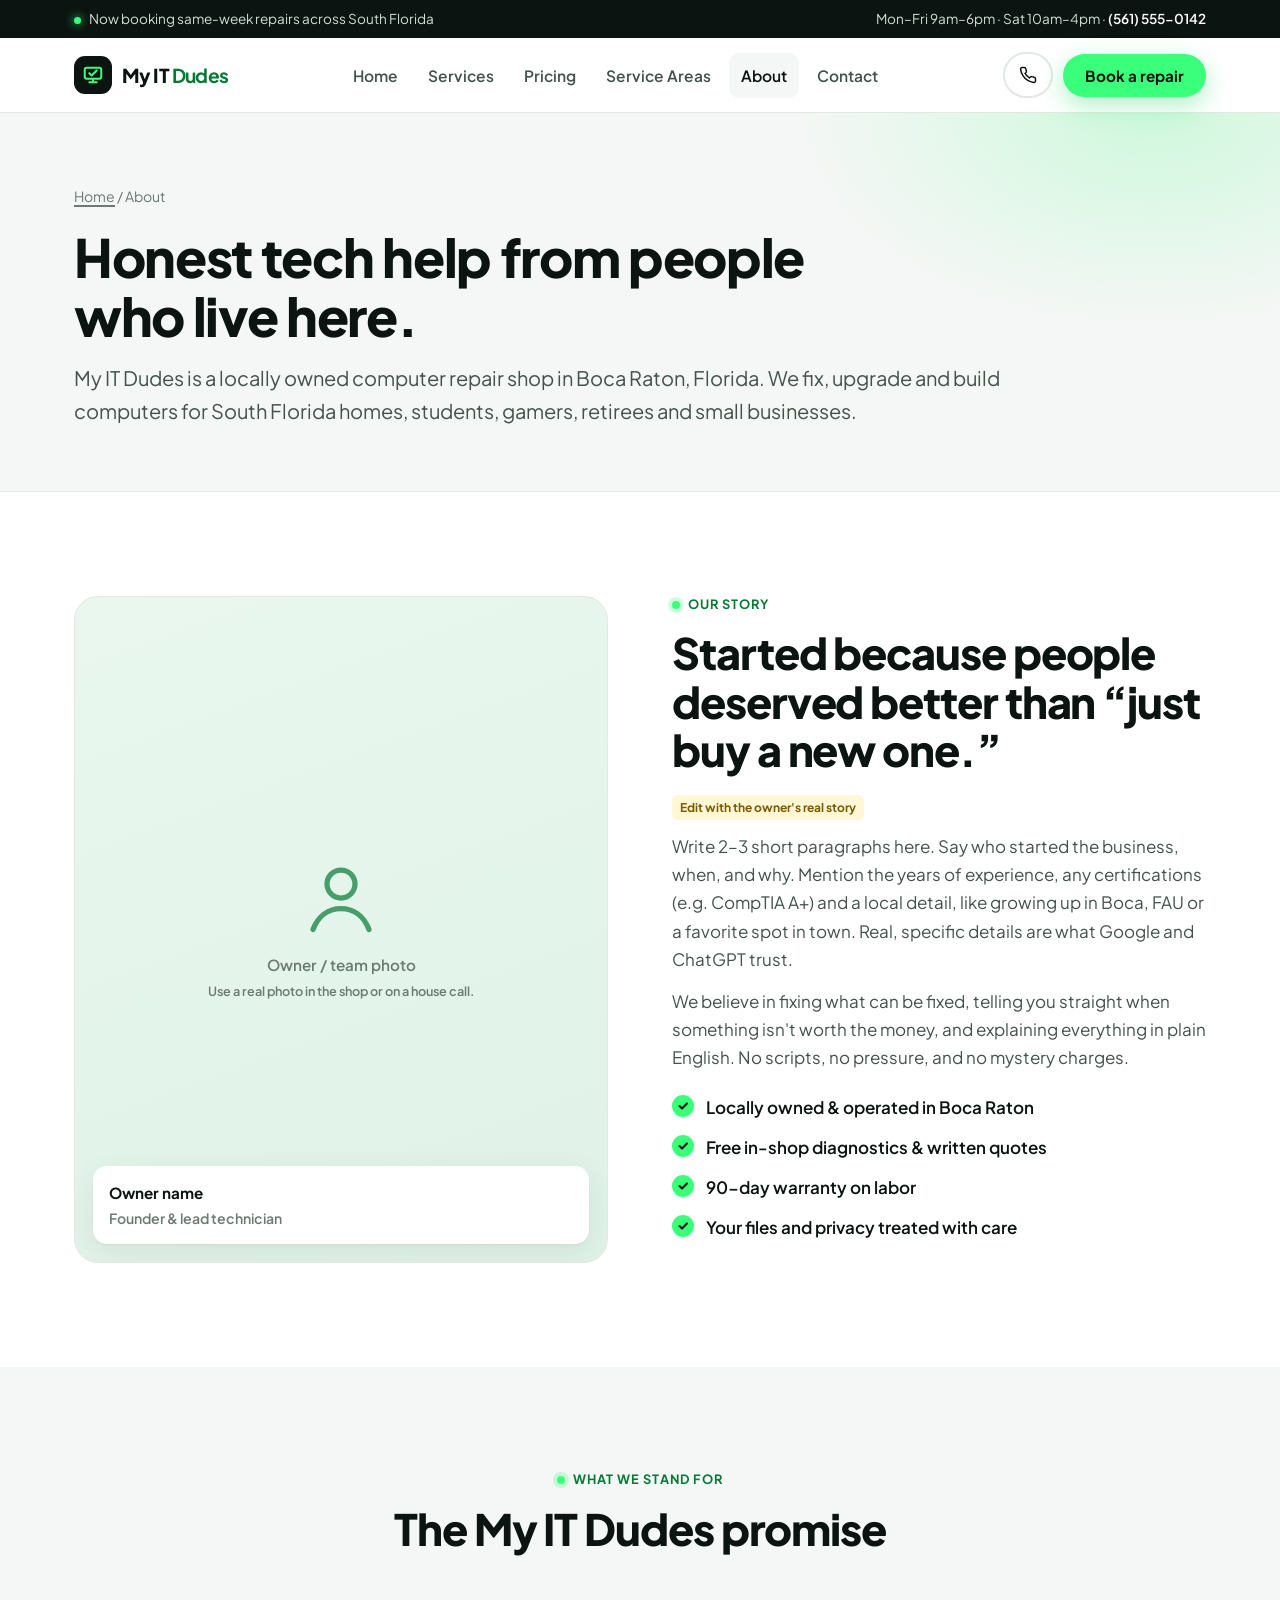
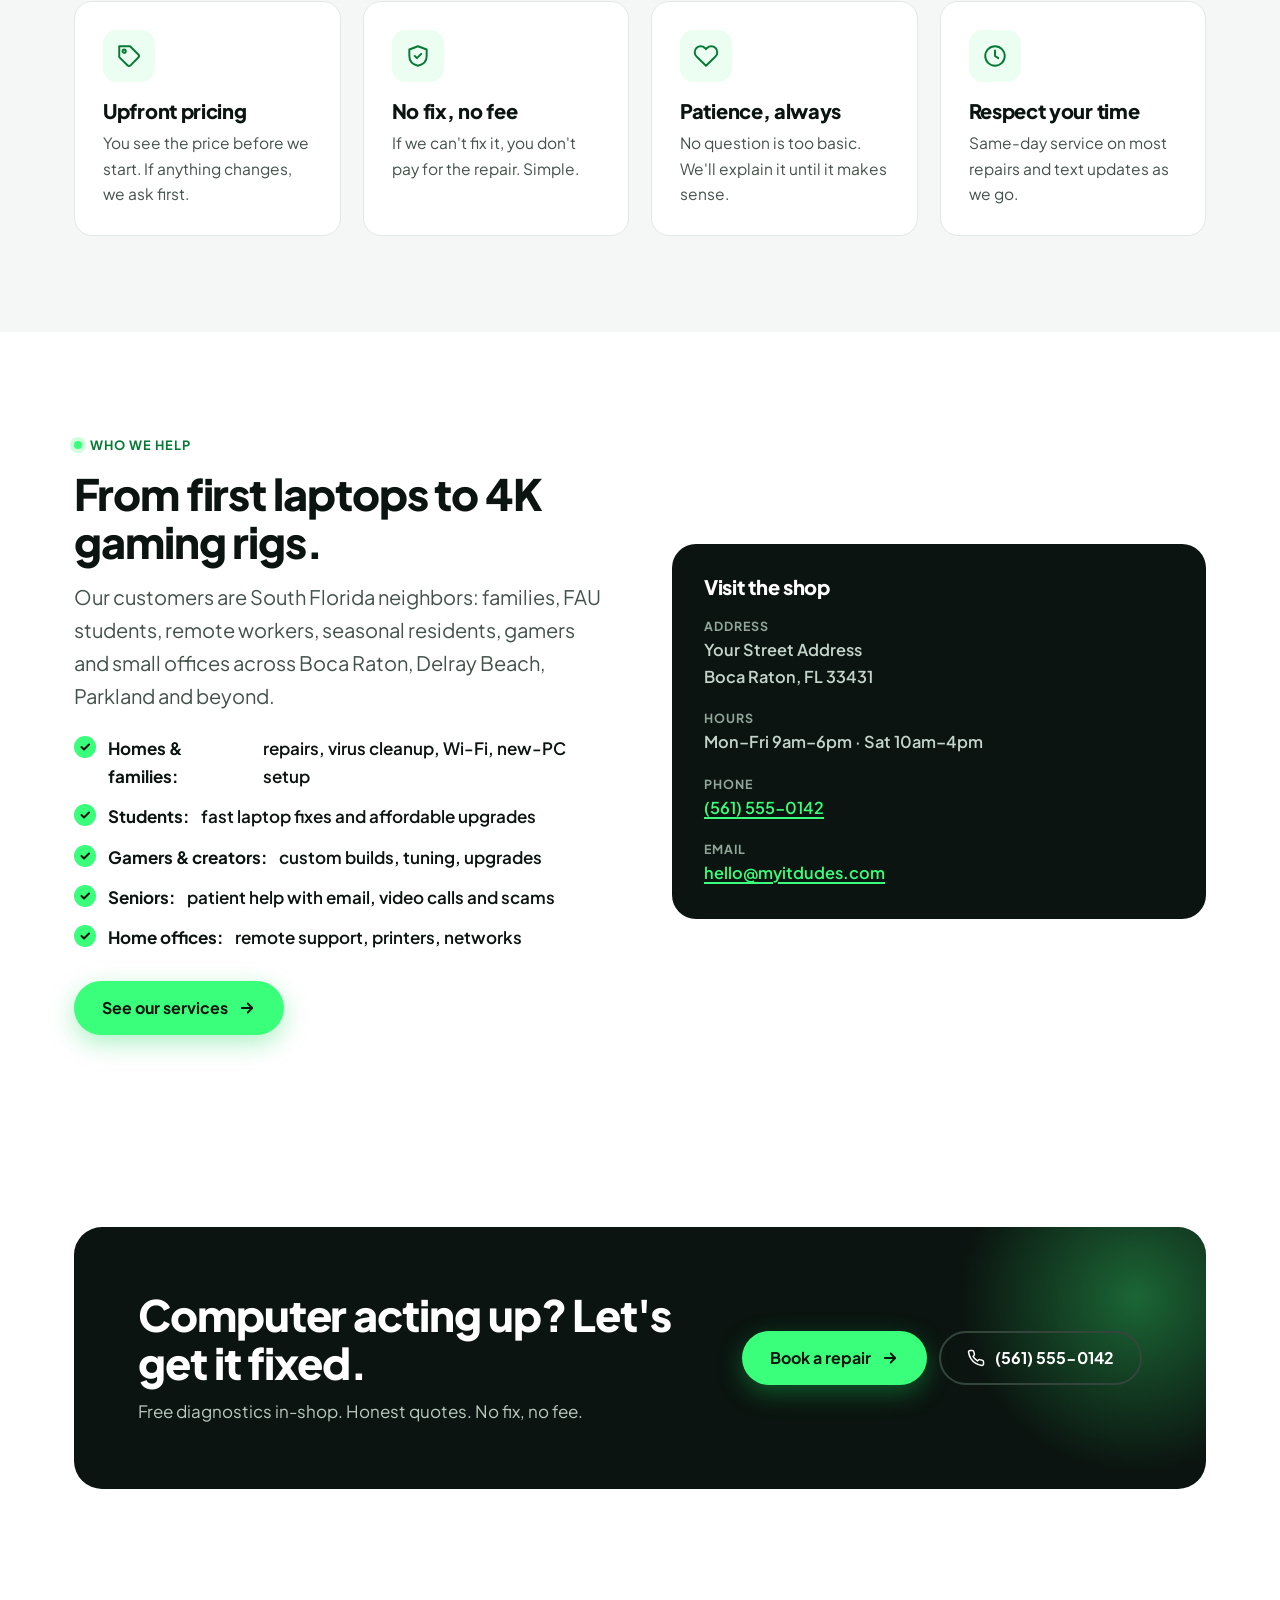
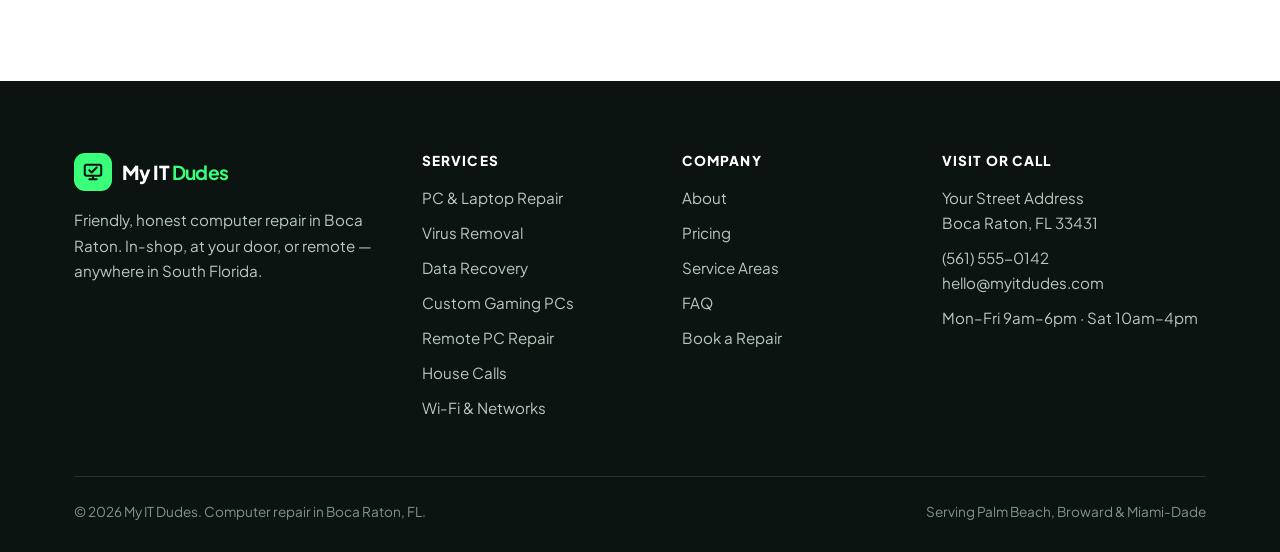
==== about.html @ fb030772 "Add files via upload" ====
<!doctype html>
<html lang="en">
<head>
<meta charset="utf-8">
<meta name="viewport" content="width=device-width, initial-scale=1">
<title>About My IT Dudes | Local Computer Repair in Boca Raton, FL</title>
<meta name="description" content="My IT Dudes is a locally owned computer repair shop in Boca Raton, FL, offering honest pricing, free diagnostics, a no-fix-no-fee policy and patient help for homes, gamers, seniors and home offices.">
<link rel="canonical" href="https://www.myitdudes.com/about">
<meta name="robots" content="index, follow, max-image-preview:large">
<meta name="geo.region" content="US-FL">
<meta name="geo.placename" content="Boca Raton">
<meta property="og:type" content="website">
<meta property="og:site_name" content="My IT Dudes">
<meta property="og:title" content="About My IT Dudes | Local Computer Repair in Boca Raton, FL">
<meta property="og:description" content="My IT Dudes is a locally owned computer repair shop in Boca Raton, FL, offering honest pricing, free diagnostics, a no-fix-no-fee policy and patient help for homes, gamers, seniors and home offices.">
<meta property="og:url" content="https://www.myitdudes.com/about">
<meta property="og:locale" content="en_US">
<meta name="twitter:card" content="summary_large_image">
<meta name="theme-color" content="#0b1410">
<link rel="icon" href="data:image/svg+xml,%3Csvg xmlns='http://www.w3.org/2000/svg' viewBox='0 0 32 32'%3E%3Crect width='32' height='32' rx='8' fill='%230b1410'/%3E%3Cpath d='M9 16.5l4.5 4.5L23 11' fill='none' stroke='%2339ff7a' stroke-width='3.5' stroke-linecap='round' stroke-linejoin='round'/%3E%3C/svg%3E">
<link rel="preconnect" href="https://fonts.googleapis.com">
<link rel="preconnect" href="https://fonts.gstatic.com" crossorigin>
<link href="https://fonts.googleapis.com/css2?family=Plus+Jakarta+Sans:wght@400;500;600;700;800&display=swap" rel="stylesheet">
<link rel="stylesheet" href="styles.css">
<script type="application/ld+json">
{
 "@context": "https://schema.org",
 "@graph": [
  {
   "@type": [
    "LocalBusiness",
    "ComputerStore"
   ],
   "@id": "https://www.myitdudes.com/#business",
   "name": "My IT Dudes",
   "description": "Local computer repair in Boca Raton, FL: PC and laptop repair, virus removal, data recovery, custom gaming PC builds, in-home house calls, remote PC repair and Wi-Fi setup across South Florida.",
   "url": "https://www.myitdudes.com/",
   "telephone": "+15615550142",
   "email": "hello@myitdudes.com",
   "priceRange": "$$",
   "address": {
    "@type": "PostalAddress",
    "streetAddress": "Your Street Address",
    "addressLocality": "Boca Raton",
    "addressRegion": "FL",
    "postalCode": "33431",
    "addressCountry": "US"
   },
   "geo": {
    "@type": "GeoCoordinates",
    "latitude": 26.3683,
    "longitude": -80.1289
   },
   "openingHoursSpecification": [
    {
     "@type": "OpeningHoursSpecification",
     "dayOfWeek": [
      "Monday",
      "Tuesday",
      "Wednesday",
      "Thursday",
      "Friday"
     ],
     "opens": "09:00",
     "closes": "18:00"
    },
    {
     "@type": "OpeningHoursSpecification",
     "dayOfWeek": "Saturday",
     "opens": "10:00",
     "closes": "16:00"
    }
   ],
   "areaServed": [
    {
     "@type": "City",
     "name": "Boca Raton, FL"
    },
    {
     "@type": "City",
     "name": "Delray Beach, FL"
    },
    {
     "@type": "City",
     "name": "Boynton Beach, FL"
    },
    {
     "@type": "City",
     "name": "Highland Beach, FL"
    },
    {
     "@type": "City",
     "name": "Deerfield Beach, FL"
    },
    {
     "@type": "City",
     "name": "Pompano Beach, FL"
    },
    {
     "@type": "City",
     "name": "Parkland, FL"
    },
    {
     "@type": "City",
     "name": "Coconut Creek, FL"
    },
    {
     "@type": "City",
     "name": "Coral Springs, FL"
    },
    {
     "@type": "City",
     "name": "Fort Lauderdale, FL"
    },
    {
     "@type": "City",
     "name": "West Palm Beach, FL"
    },
    {
     "@type": "City",
     "name": "Hollywood, FL"
    },
    {
     "@type": "City",
     "name": "Miami, FL"
    }
   ],
   "knowsAbout": [
    "Computer repair",
    "Laptop repair",
    "Virus and malware removal",
    "Data recovery",
    "Custom gaming PC builds",
    "SSD and RAM upgrades",
    "Remote IT support",
    "Wi-Fi and mesh network setup"
   ],
   "sameAs": [
    "https://www.google.com/maps/place/YOUR-GOOGLE-BUSINESS-PROFILE",
    "https://www.yelp.com/biz/YOUR-YELP-PAGE",
    "https://www.facebook.com/YOUR-PAGE"
   ]
  },
  {
   "@type": "AboutPage",
   "url": "https://www.myitdudes.com/about",
   "name": "About My IT Dudes",
   "about": {
    "@id": "https://www.myitdudes.com/#business"
   }
  },
  {
   "@type": "BreadcrumbList",
   "itemListElement": [
    {
     "@type": "ListItem",
     "position": 1,
     "name": "Home",
     "item": "https://www.myitdudes.com/"
    },
    {
     "@type": "ListItem",
     "position": 2,
     "name": "About",
     "item": "https://www.myitdudes.com/about"
    }
   ]
  }
 ]
}
</script>
</head>
<body>
<a class="skip" href="#main">Skip to content</a>
<div class="topbar"><div class="wrap"><span><span class="dot"></span>Now booking same-week repairs across South Florida</span><span class="hide-sm">Mon–Fri 9am–6pm · Sat 10am–4pm · <a href="tel:+15615550142">(561) 555-0142</a></span></div></div>
<header class="site-header"><div class="wrap nav">
  <a class="logo" href="index.html" aria-label="My IT Dudes home"><span class="logo-mark"><svg viewBox="0 0 24 24" fill="none" stroke="#39ff7a" stroke-width="2.2" stroke-linecap="round" stroke-linejoin="round"><rect x="3" y="4" width="18" height="12" rx="2"/><path d="M8 20h8M12 16v4"/><path d="M8 10l2.5 2.5L16 7"/></svg></span><span>My IT <b>Dudes</b></span></a>
  <nav aria-label="Main"><ul class="nav-links" id="nav-links"><li><a href="index.html">Home</a></li><li><a href="services.html">Services</a></li><li><a href="services.html#pricing">Pricing</a></li><li><a href="services.html#areas">Service Areas</a></li><li><a href="about.html" aria-current="page">About</a></li><li><a href="contact.html">Contact</a></li></ul></nav>
  <div class="nav-cta">
    <a class="btn btn-ghost" href="tel:+15615550142" aria-label="Call (561) 555-0142"><svg viewBox="0 0 24 24" fill="none" stroke="currentColor" stroke-width="2" stroke-linecap="round" stroke-linejoin="round"><path d="M22 16.9v3a2 2 0 01-2.2 2 19.8 19.8 0 01-8.6-3.1 19.5 19.5 0 01-6-6A19.8 19.8 0 012.1 4.2 2 2 0 014.1 2h3a2 2 0 012 1.7c.1 1 .4 1.9.7 2.8a2 2 0 01-.5 2.1L8 9.9a16 16 0 006 6l1.3-1.3a2 2 0 012.1-.4c.9.3 1.8.6 2.8.7a2 2 0 011.8 2z"/></svg><span class="call-txt">(561) 555-0142</span></a>
    <a class="btn btn-neon" href="contact.html">Book a repair</a>
    <button class="menu-btn" aria-label="Open menu" aria-expanded="false" aria-controls="nav-links"><span></span></button>
  </div>
</div></header>
<main id="main">

<div class="page-hero"><div class="wrap">
 <nav class="crumbs" aria-label="Breadcrumb"><a href="index.html">Home</a> / About</nav>
 <h1>Honest tech help from people who live here.</h1>
 <p class="lead">My IT Dudes is a locally owned computer repair shop in Boca Raton, Florida. We fix, upgrade and build computers for South Florida homes, students, gamers, retirees and small businesses.</p>
</div></div>

<section><div class="wrap split">
 <div class="photo reveal"><div><svg viewBox="0 0 24 24" fill="none" stroke="currentColor" stroke-width="1.5" stroke-linecap="round" stroke-linejoin="round"><circle cx="12" cy="8" r="4"/><path d="M4 21c1.5-4 4.5-6 8-6s6.5 2 8 6"/></svg>Owner / team photo<br><small>Use a real photo in the shop or on a house call.</small></div>
  <div class="cap"><strong>Owner name</strong><span style="font-size:.88rem">Founder &amp; lead technician</span></div></div>
 <div>
  <span class="eyebrow">Our story</span>
  <h2>Started because people deserved better than “just buy a new one.”</h2>
  <p style="margin-top:16px"><span class="placeholder-note">Edit with the owner's real story</span><br>Write 2–3 short paragraphs here. Say who started the business, when, and why. Mention the years of experience, any certifications (e.g. CompTIA A+) and a local detail, like growing up in Boca, FAU or a favorite spot in town. Real, specific details are what Google and ChatGPT trust.</p>
  <p style="margin-top:14px">We believe in fixing what can be fixed, telling you straight when something isn't worth the money, and explaining everything in plain English. No scripts, no pressure, and no mystery charges.</p>
  <ul class="checks"><li>Locally owned &amp; operated in Boca Raton</li><li>Free in-shop diagnostics &amp; written quotes</li><li>90-day warranty on labor</li><li>Your files and privacy treated with care</li></ul>
 </div>
</div></section>

<section class="soft"><div class="wrap">
 <div class="section-head center"><span class="eyebrow">What we stand for</span><h2>The My IT Dudes promise</h2></div>
 <div class="grid g4">
  <div class="card reveal"><div class="ico"><svg viewBox="0 0 24 24" fill="none" stroke="currentColor" stroke-width="1.8" stroke-linecap="round" stroke-linejoin="round"><path d="M20.6 13.4L13.4 20.6a2 2 0 01-2.8 0L3 13V3h10l7.6 7.6a2 2 0 010 2.8z"/><circle cx="7.5" cy="7.5" r="1.5"/></svg></div><h3>Upfront pricing</h3><p>You see the price before we start. If anything changes, we ask first.</p></div>
  <div class="card reveal"><div class="ico"><svg viewBox="0 0 24 24" fill="none" stroke="currentColor" stroke-width="1.8" stroke-linecap="round" stroke-linejoin="round"><path d="M12 3l8 3v6c0 5-3.5 8-8 9-4.5-1-8-4-8-9V6l8-3z"/><path d="M9 12l2 2 4-4"/></svg></div><h3>No fix, no fee</h3><p>If we can't fix it, you don't pay for the repair. Simple.</p></div>
  <div class="card reveal"><div class="ico"><svg viewBox="0 0 24 24" fill="none" stroke="currentColor" stroke-width="1.8" stroke-linecap="round" stroke-linejoin="round"><path d="M20.8 4.6a5.5 5.5 0 00-7.8 0L12 5.7l-1-1.1a5.5 5.5 0 00-7.8 7.8l1 1L12 21l7.8-7.6 1-1a5.5 5.5 0 000-7.8z"/></svg></div><h3>Patience, always</h3><p>No question is too basic. We'll explain it until it makes sense.</p></div>
  <div class="card reveal"><div class="ico"><svg viewBox="0 0 24 24" fill="none" stroke="currentColor" stroke-width="1.8" stroke-linecap="round" stroke-linejoin="round"><circle cx="12" cy="12" r="9"/><path d="M12 7v5l3 2"/></svg></div><h3>Respect your time</h3><p>Same-day service on most repairs and text updates as we go.</p></div>
 </div>
</div></section>

<section><div class="wrap split">
 <div>
  <span class="eyebrow">Who we help</span>
  <h2>From first laptops to 4K gaming rigs.</h2>
  <p class="lead" style="margin-top:14px">Our customers are South Florida neighbors: families, FAU students, remote workers, seasonal residents, gamers and small offices across Boca Raton, Delray Beach, Parkland and beyond.</p>
  <ul class="checks"><li><b>Homes &amp; families:</b> repairs, virus cleanup, Wi-Fi, new-PC setup</li><li><b>Students:</b> fast laptop fixes and affordable upgrades</li><li><b>Gamers &amp; creators:</b> custom builds, tuning, upgrades</li><li><b>Seniors:</b> patient help with email, video calls and scams</li><li><b>Home offices:</b> remote support, printers, networks</li></ul>
  <a class="btn btn-neon" href="services.html">See our services <svg viewBox="0 0 24 24" fill="none" stroke="currentColor" stroke-width="2.4" stroke-linecap="round" stroke-linejoin="round" width="16" height="16"><path d="M5 12h14M13 6l6 6-6 6"/></svg></a>
 </div>
 <div class="info-card reveal">
  <h3>Visit the shop</h3>
  <dl>
   <div><dt>Address</dt><dd>Your Street Address<br>Boca Raton, FL 33431</dd></div>
   <div><dt>Hours</dt><dd>Mon–Fri 9am–6pm · Sat 10am–4pm</dd></div>
   <div><dt>Phone</dt><dd><a href="tel:+15615550142">(561) 555-0142</a></dd></div>
   <div><dt>Email</dt><dd><a href="mailto:hello@myitdudes.com">hello@myitdudes.com</a></dd></div>
  </dl>
 </div>
</div></section>
<section><div class="wrap"><div class="cta-band reveal">
<div><h2>Computer acting up? Let's get it fixed.</h2><p>Free diagnostics in-shop. Honest quotes. No fix, no fee.</p></div>
<div class="btns"><a class="btn btn-neon" href="contact.html">Book a repair <svg viewBox="0 0 24 24" fill="none" stroke="currentColor" stroke-width="2.4" stroke-linecap="round" stroke-linejoin="round" width="16" height="16"><path d="M5 12h14M13 6l6 6-6 6"/></svg></a><a class="btn btn-ghost" href="tel:+15615550142"><svg viewBox="0 0 24 24" fill="none" stroke="currentColor" stroke-width="2" stroke-linecap="round" stroke-linejoin="round"><path d="M22 16.9v3a2 2 0 01-2.2 2 19.8 19.8 0 01-8.6-3.1 19.5 19.5 0 01-6-6A19.8 19.8 0 012.1 4.2 2 2 0 014.1 2h3a2 2 0 012 1.7c.1 1 .4 1.9.7 2.8a2 2 0 01-.5 2.1L8 9.9a16 16 0 006 6l1.3-1.3a2 2 0 012.1-.4c.9.3 1.8.6 2.8.7a2 2 0 011.8 2z"/></svg> (561) 555-0142</a></div>
</div></div></section>

</main>
<footer class="site-footer"><div class="wrap">
  <div class="foot-grid">
    <div>
      <a class="logo" href="index.html"><span class="logo-mark"><svg viewBox="0 0 24 24" fill="none" stroke="#0b1410" stroke-width="2.2" stroke-linecap="round" stroke-linejoin="round"><rect x="3" y="4" width="18" height="12" rx="2"/><path d="M8 20h8M12 16v4"/><path d="M8 10l2.5 2.5L16 7"/></svg></span><span>My IT <b>Dudes</b></span></a>
      <p>Friendly, honest computer repair in Boca Raton. In-shop, at your door, or remote — anywhere in South Florida.</p>
    </div>
    <div><h4>Services</h4><ul>
      <li><a href="services.html#pc-laptop-repair">PC &amp; Laptop Repair</a></li>
      <li><a href="services.html#virus-removal">Virus Removal</a></li>
      <li><a href="services.html#data-recovery">Data Recovery</a></li>
      <li><a href="services.html#custom-gaming-pc">Custom Gaming PCs</a></li>
      <li><a href="services.html#remote-pc-repair">Remote PC Repair</a></li>
      <li><a href="services.html#house-calls">House Calls</a></li>
      <li><a href="services.html#wifi-network">Wi-Fi &amp; Networks</a></li>
    </ul></div>
    <div><h4>Company</h4><ul>
      <li><a href="about.html">About</a></li>
      <li><a href="services.html#pricing">Pricing</a></li>
      <li><a href="services.html#areas">Service Areas</a></li>
      <li><a href="index.html#faq">FAQ</a></li>
      <li><a href="contact.html">Book a Repair</a></li>
    </ul></div>
    <div><h4>Visit or call</h4>
      <address style="font-style:normal"><p>Your Street Address<br>Boca Raton, FL 33431</p>
      <p style="margin-top:10px"><a href="tel:+15615550142">(561) 555-0142</a><br><a href="mailto:hello@myitdudes.com">hello@myitdudes.com</a></p>
      <p style="margin-top:10px">Mon–Fri 9am–6pm · Sat 10am–4pm</p></address>
    </div>
  </div>
  <div class="foot-bottom"><span>© 2026 My IT Dudes. Computer repair in Boca Raton, FL.</span><span>Serving Palm Beach, Broward &amp; Miami-Dade</span></div>
</div></footer>
<div class="mobile-bar"><a class="btn btn-ghost" href="tel:+15615550142"><svg viewBox="0 0 24 24" fill="none" stroke="currentColor" stroke-width="2" stroke-linecap="round" stroke-linejoin="round"><path d="M22 16.9v3a2 2 0 01-2.2 2 19.8 19.8 0 01-8.6-3.1 19.5 19.5 0 01-6-6A19.8 19.8 0 012.1 4.2 2 2 0 014.1 2h3a2 2 0 012 1.7c.1 1 .4 1.9.7 2.8a2 2 0 01-.5 2.1L8 9.9a16 16 0 006 6l1.3-1.3a2 2 0 012.1-.4c.9.3 1.8.6 2.8.7a2 2 0 011.8 2z"/></svg> Call</a><a class="btn btn-neon" href="contact.html">Book a repair</a></div>
<script>
(function(){var b=document.querySelector('.menu-btn'),n=document.getElementById('nav-links');
b&&b.addEventListener('click',function(){var o=n.classList.toggle('open');b.setAttribute('aria-expanded',o)});
var r=document.querySelectorAll('.reveal');if('IntersectionObserver'in window){var io=new IntersectionObserver(function(e){e.forEach(function(x){if(x.isIntersecting){x.target.classList.add('in');io.unobserve(x.target)}})},{rootMargin:'0px 0px -8% 0px'});r.forEach(function(el){io.observe(el)})}else{r.forEach(function(el){el.classList.add('in')})}})();
</script>
</body>
</html>
---- styles.css ----
/* =========================================================
   My IT Dudes — shared styles
   Light & clean · neon green accent · friendly + premium
   ========================================================= */
:root{
  --bg:#ffffff;
  --bg-soft:#f4f7f5;
  --bg-tint:#ecfdf2;
  --ink:#0b1410;
  --ink-2:#44524b;
  --ink-3:#6b7a72;
  --line:#e2e8e4;
  --neon:#39ff7a;          /* the neon — use as fill, never as text on white */
  --neon-deep:#16d85c;
  --green:#067a35;         /* readable green for text/links on white */
  --dark:#0b1410;
  --radius:18px;
  --radius-sm:12px;
  --shadow:0 1px 2px rgba(11,20,16,.05),0 8px 30px rgba(11,20,16,.07);
  --shadow-lg:0 2px 4px rgba(11,20,16,.05),0 24px 60px rgba(11,20,16,.12);
  --max:1180px;
  --font:"Plus Jakarta Sans",system-ui,-apple-system,"Segoe UI",Roboto,sans-serif;
}
*{box-sizing:border-box;margin:0;padding:0}
html{scroll-behavior:smooth;-webkit-text-size-adjust:100%}
body{font-family:var(--font);color:var(--ink);background:var(--bg);line-height:1.65;font-size:17px;-webkit-font-smoothing:antialiased;overflow-x:hidden}
img,svg{max-width:100%;display:block}
a{color:var(--green);text-decoration-thickness:1.5px;text-underline-offset:3px}
a:hover{color:var(--ink)}
:focus-visible{outline:3px solid var(--neon-deep);outline-offset:3px;border-radius:6px}
.wrap{max-width:var(--max);margin:0 auto;padding:0 24px}
@media(max-width:600px){.wrap{padding:0 16px}body{font-size:16px}}
.sr-only{position:absolute;width:1px;height:1px;overflow:hidden;clip:rect(0 0 0 0)}
.skip{position:absolute;left:-999px;top:8px;background:var(--ink);color:#fff;padding:10px 16px;border-radius:8px;z-index:100}
.skip:focus{left:8px}

/* ---------- Type ---------- */
h1,h2,h3,h4{line-height:1.12;letter-spacing:-.025em;font-weight:800;color:var(--ink)}
h1{font-size:clamp(2.3rem,5.2vw,4rem)}
h2{font-size:clamp(1.8rem,3.6vw,2.7rem)}
h3{font-size:1.25rem;letter-spacing:-.015em}
p{color:var(--ink-2)}
.lead{font-size:clamp(1.08rem,1.6vw,1.25rem);color:var(--ink-2);max-width:62ch}
.eyebrow{display:inline-flex;align-items:center;gap:8px;font-size:.8rem;font-weight:700;letter-spacing:.08em;text-transform:uppercase;color:var(--green);margin-bottom:14px}
.eyebrow::before{content:"";width:8px;height:8px;border-radius:50%;background:var(--neon);box-shadow:0 0 0 4px rgba(57,255,122,.25)}
.hl{background:linear-gradient(transparent 62%,var(--neon) 62%,var(--neon) 92%,transparent 92%);padding:0 .08em}

/* ---------- Buttons ---------- */
.btn{display:inline-flex;align-items:center;justify-content:center;gap:10px;font:700 1rem/1 var(--font);padding:16px 26px;border-radius:999px;text-decoration:none;border:2px solid transparent;cursor:pointer;transition:transform .15s ease,box-shadow .2s ease,background .2s ease;white-space:nowrap}
.btn:hover{transform:translateY(-2px)}
.btn-neon{background:var(--neon);color:var(--ink);box-shadow:0 8px 24px rgba(22,216,92,.35)}
.btn-neon:hover{background:#5cff92;color:var(--ink);box-shadow:0 12px 30px rgba(22,216,92,.45)}
.btn-dark{background:var(--ink);color:#fff}
.btn-dark:hover{color:#fff;background:#1c2a23}
.btn-ghost{background:#fff;color:var(--ink);border-color:var(--line)}
.btn-ghost:hover{border-color:var(--ink);color:var(--ink)}
.btn svg{width:18px;height:18px;flex:none}

/* ---------- Header ---------- */
.topbar{background:var(--ink);color:#cfe0d6;font-size:.85rem}
.topbar .wrap{display:flex;justify-content:space-between;gap:16px;padding-top:8px;padding-bottom:8px}
.topbar a{color:#fff;text-decoration:none;font-weight:600}
.topbar .dot{display:inline-block;width:7px;height:7px;border-radius:50%;background:var(--neon);margin-right:8px;box-shadow:0 0 10px var(--neon)}
@media(max-width:700px){.topbar .hide-sm{display:none}}
.site-header{position:sticky;top:0;z-index:50;background:rgba(255,255,255,.88);backdrop-filter:saturate(1.6) blur(14px);-webkit-backdrop-filter:saturate(1.6) blur(14px);border-bottom:1px solid var(--line)}
.nav{display:flex;align-items:center;justify-content:space-between;height:74px;gap:20px}
.logo{white-space:nowrap;display:flex;align-items:center;gap:10px;text-decoration:none;color:var(--ink);font-weight:800;font-size:1.2rem;letter-spacing:-.03em}
.logo-mark{width:38px;height:38px;border-radius:11px;background:var(--ink);display:grid;place-items:center;flex:none}
.logo-mark svg{width:22px;height:22px}
.logo b{color:var(--green)}
.nav-links{display:flex;align-items:center;gap:6px;list-style:none}
.nav-links a{white-space:nowrap;display:block;padding:10px 12px;border-radius:10px;text-decoration:none;color:var(--ink-2);font-weight:600;font-size:.97rem}
.nav-links a:hover,.nav-links a[aria-current="page"]{color:var(--ink);background:var(--bg-soft)}
.nav-cta{display:flex;align-items:center;gap:10px}
.nav-cta .btn{padding:12px 20px;font-size:.95rem}
.menu-btn{display:none;background:none;border:1px solid var(--line);border-radius:10px;width:44px;height:44px;align-items:center;justify-content:center;cursor:pointer}
.menu-btn span{display:block;width:18px;height:2px;background:var(--ink);position:relative}
.menu-btn span::before,.menu-btn span::after{content:"";position:absolute;left:0;width:18px;height:2px;background:var(--ink)}
.menu-btn span::before{top:-6px}.menu-btn span::after{top:6px}
@media(max-width:1440px){.nav-cta .call-txt{display:none}.nav-cta .btn-ghost{padding:12px 14px}}
@media(max-width:980px){
  .menu-btn{display:inline-flex}
  .nav-links{position:absolute;top:74px;left:0;right:0;flex-direction:column;align-items:stretch;background:#fff;border-bottom:1px solid var(--line);padding:10px 16px 18px;display:none;box-shadow:var(--shadow)}
  .nav-links.open{display:flex}
  .nav-links a{padding:14px}
  .nav-cta .call-txt{display:none}
}
@media(max-width:420px){.nav-cta .btn-neon{display:none}}

/* ---------- Sections ---------- */
section{padding:96px 0}
@media(max-width:700px){section{padding:64px 0}}
.soft{background:var(--bg-soft)}
.section-head{max-width:720px;margin-bottom:48px}
.section-head.center{margin-left:auto;margin-right:auto;text-align:center}
.section-head.center .lead{margin-left:auto;margin-right:auto}
.section-head h2{margin-bottom:14px}

/* ---------- Hero ---------- */
.hero{position:relative;padding:72px 0 88px;overflow:hidden;background:
  radial-gradient(600px 380px at 85% 20%,rgba(57,255,122,.22),transparent 70%),
  radial-gradient(500px 300px at 5% 90%,rgba(57,255,122,.12),transparent 70%),#fff}
.hero::before{content:"";position:absolute;inset:0;background-image:linear-gradient(var(--line) 1px,transparent 1px),linear-gradient(90deg,var(--line) 1px,transparent 1px);background-size:48px 48px;mask-image:radial-gradient(ellipse 70% 60% at 60% 30%,#000 20%,transparent 75%);-webkit-mask-image:radial-gradient(ellipse 70% 60% at 60% 30%,#000 20%,transparent 75%);opacity:.6;pointer-events:none}
.hero-grid{position:relative;display:grid;grid-template-columns:1.1fr .9fr;gap:56px;align-items:center}
@media(max-width:960px){.hero-grid{grid-template-columns:1fr;gap:48px}}
.hero h1{margin-bottom:22px}
.hero .lead{margin-bottom:32px}
.hero-actions{display:flex;flex-wrap:wrap;gap:12px;margin-bottom:34px}
.hero-proof{display:flex;flex-wrap:wrap;gap:10px 22px;list-style:none;font-weight:600;font-size:.95rem;color:var(--ink)}
.hero-proof li{display:flex;align-items:center;gap:8px}
.check{width:22px;height:22px;border-radius:50%;background:var(--neon);display:grid;place-items:center;flex:none}
.check svg{width:12px;height:12px}
.page-hero{padding:72px 0 64px;background:radial-gradient(500px 300px at 90% 0%,rgba(57,255,122,.2),transparent 70%),var(--bg-soft);border-bottom:1px solid var(--line)}
.page-hero h1{font-size:clamp(2.1rem,4.4vw,3.3rem);margin-bottom:16px;max-width:20ch}
.crumbs{font-size:.88rem;color:var(--ink-3);margin-bottom:18px}
.crumbs a{color:var(--ink-3)}

/* Ticket card (hero visual) */
.ticket{position:relative;background:#fff;border:1px solid var(--line);border-radius:24px;box-shadow:var(--shadow-lg);padding:26px;max-width:460px;justify-self:end;width:100%}
@media(max-width:960px){.ticket{justify-self:start}}
.ticket-top{display:flex;justify-content:space-between;align-items:center;margin-bottom:20px}
.ticket-id{font-size:.8rem;font-weight:700;color:var(--ink-3);letter-spacing:.06em;text-transform:uppercase}
.pill{display:inline-flex;align-items:center;gap:6px;font-size:.78rem;font-weight:700;padding:6px 12px;border-radius:999px;background:var(--bg-tint);color:var(--green)}
.pill::before{content:"";width:7px;height:7px;border-radius:50%;background:var(--neon-deep);animation:pulse 1.6s infinite}
@keyframes pulse{50%{opacity:.35}}
.device{display:flex;gap:16px;align-items:center;padding:16px;background:var(--bg-soft);border-radius:16px;margin-bottom:20px}
.device-ico{width:54px;height:54px;border-radius:14px;background:var(--ink);display:grid;place-items:center;flex:none}
.device-ico svg{width:28px;height:28px;color:var(--neon)}
.device strong{display:block;font-size:1.05rem}
.device span{font-size:.9rem;color:var(--ink-3)}
.steps-mini{list-style:none;display:grid;gap:14px;margin-bottom:22px}
.steps-mini li{display:flex;gap:12px;align-items:center;font-size:.95rem;font-weight:600}
.steps-mini .st{width:26px;height:26px;border-radius:50%;display:grid;place-items:center;flex:none;background:var(--neon)}
.steps-mini .st svg{width:13px;height:13px}
.steps-mini li.todo{color:var(--ink-3);font-weight:500}
.steps-mini li.todo .st{background:#fff;border:2px dashed var(--line)}
.ticket-foot{display:flex;justify-content:space-between;align-items:center;padding-top:18px;border-top:1px dashed var(--line)}
.ticket-foot .price{font-size:1.6rem;font-weight:800;letter-spacing:-.03em}
.ticket-foot small{display:block;color:var(--ink-3);font-size:.8rem;font-weight:600}
.float-badge{position:absolute;left:-28px;bottom:48px;background:var(--ink);color:#fff;border-radius:16px;padding:14px 16px;display:flex;gap:10px;align-items:center;box-shadow:var(--shadow-lg);font-size:.88rem;font-weight:600}
.float-badge b{color:var(--neon);font-size:1.2rem}
@media(max-width:600px){.float-badge{position:static;margin-top:16px}}

/* ---------- Trust strip ---------- */
.strip{border-top:1px solid var(--line);border-bottom:1px solid var(--line);background:#fff;padding:26px 0}
.strip ul{list-style:none;display:grid;grid-template-columns:repeat(4,1fr);gap:20px}
.strip li{display:flex;gap:12px;align-items:center;font-weight:700;font-size:.95rem}
.strip li span{display:block;font-weight:500;color:var(--ink-3);font-size:.85rem}
.strip .ico{width:42px;height:42px;border-radius:12px;background:var(--bg-tint);display:grid;place-items:center;flex:none}
.strip .ico svg{width:22px;height:22px;stroke:var(--green)}
@media(max-width:860px){.strip ul{grid-template-columns:1fr 1fr}}
@media(max-width:480px){.strip ul{grid-template-columns:1fr}}

/* ---------- Cards / grids ---------- */
.grid{display:grid;gap:22px}
.g3{grid-template-columns:repeat(3,1fr)}
.g2{grid-template-columns:repeat(2,1fr)}
.g4{grid-template-columns:repeat(4,1fr)}
@media(max-width:960px){.g3,.g4{grid-template-columns:1fr 1fr}}
@media(max-width:640px){.g3,.g2,.g4{grid-template-columns:1fr}}
.card{background:#fff;border:1px solid var(--line);border-radius:var(--radius);padding:28px;transition:transform .2s ease,box-shadow .2s ease,border-color .2s ease;position:relative}
a.card{text-decoration:none;color:inherit;display:block}
a.card:hover{transform:translateY(-4px);box-shadow:var(--shadow-lg);border-color:#cfe9d9}
.card h3{margin:18px 0 8px}
.card p{font-size:.97rem}
.card .ico{width:52px;height:52px;border-radius:14px;background:var(--bg-tint);display:grid;place-items:center}
.card .ico svg{width:26px;height:26px;stroke:var(--green)}
.card .more{display:inline-flex;align-items:center;gap:6px;margin-top:16px;font-weight:700;color:var(--green);font-size:.95rem}
.card .from{position:absolute;top:24px;right:24px;font-size:.8rem;font-weight:700;color:var(--ink);background:var(--bg-soft);padding:5px 10px;border-radius:999px}

/* Steps */
.steps{counter-reset:s;display:grid;grid-template-columns:repeat(3,1fr);gap:22px}
@media(max-width:860px){.steps{grid-template-columns:1fr}}
.step{padding:30px;border-radius:var(--radius);background:#fff;border:1px solid var(--line)}
.step::before{counter-increment:s;content:counter(s);display:grid;place-items:center;width:44px;height:44px;border-radius:50%;background:var(--ink);color:var(--neon);font-weight:800;font-size:1.1rem;margin-bottom:18px}
.step h3{margin-bottom:8px}

/* Ways to get help */
.ways .card{padding:32px}
.ways .card.feature{background:var(--ink);border-color:var(--ink)}
.ways .card.feature h3,.ways .card.feature li{color:#fff}
.ways .card.feature p{color:#b8c9bf}
.ways .card.feature .ico{background:rgba(57,255,122,.14)}
.ways .card.feature .ico svg{stroke:var(--neon)}
.ways ul{list-style:none;margin-top:16px;display:grid;gap:8px}
.ways li{display:flex;gap:10px;font-size:.95rem;font-weight:600}
.ways li::before{content:"";width:18px;height:18px;flex:none;margin-top:3px;border-radius:50%;background:var(--neon) url("data:image/svg+xml,%3Csvg xmlns='http://www.w3.org/2000/svg' viewBox='0 0 24 24' fill='none' stroke='%230b1410' stroke-width='4' stroke-linecap='round' stroke-linejoin='round'%3E%3Cpath d='M5 12l5 5L20 7'/%3E%3C/svg%3E") center/10px no-repeat}
.tag{display:inline-block;font-size:.75rem;font-weight:800;letter-spacing:.06em;text-transform:uppercase;background:var(--neon);color:var(--ink);padding:5px 10px;border-radius:999px;margin-bottom:6px}

/* Pricing table */
.price-table{width:100%;border-collapse:separate;border-spacing:0;background:#fff;border:1px solid var(--line);border-radius:var(--radius);overflow:hidden}
.price-table th,.price-table td{text-align:left;padding:18px 22px;border-bottom:1px solid var(--line);vertical-align:top}
.price-table tr:last-child td{border-bottom:0}
.price-table th{background:var(--bg-soft);font-size:.8rem;text-transform:uppercase;letter-spacing:.07em;color:var(--ink-3)}
.price-table td:first-child{font-weight:700}
.price-table td.p{font-weight:800;white-space:nowrap}
.price-table td span{display:block;font-weight:500;color:var(--ink-3);font-size:.88rem}
.table-scroll{overflow-x:auto;border-radius:var(--radius)}
@media(max-width:640px){.price-table th,.price-table td{padding:14px}}
.note{font-size:.88rem;color:var(--ink-3);margin-top:14px}

/* Split / about */
.split{display:grid;grid-template-columns:1fr 1fr;gap:64px;align-items:center}
@media(max-width:900px){.split{grid-template-columns:1fr;gap:40px}}
.photo{aspect-ratio:4/5;border-radius:24px;background:linear-gradient(160deg,#e9f7ef,#dff2e7);border:1px solid var(--line);display:grid;place-items:center;text-align:center;color:var(--ink-3);font-weight:600;font-size:.95rem;position:relative;overflow:hidden}
.photo svg{width:84px;height:84px;margin:0 auto 12px;stroke:var(--green);opacity:.7}
.photo .cap{position:absolute;left:18px;right:18px;bottom:18px;background:#fff;border-radius:14px;padding:14px 16px;text-align:left;box-shadow:var(--shadow)}
.photo .cap strong{display:block;color:var(--ink)}
.checks{list-style:none;display:grid;gap:12px;margin:22px 0 30px}
.checks li{display:flex;gap:12px;font-weight:600;color:var(--ink)}
.checks li::before{content:"";width:22px;height:22px;flex:none;margin-top:2px;border-radius:50%;background:var(--neon) url("data:image/svg+xml,%3Csvg xmlns='http://www.w3.org/2000/svg' viewBox='0 0 24 24' fill='none' stroke='%230b1410' stroke-width='4' stroke-linecap='round' stroke-linejoin='round'%3E%3Cpath d='M5 12l5 5L20 7'/%3E%3C/svg%3E") center/12px no-repeat}
.stats{display:grid;grid-template-columns:repeat(3,1fr);gap:16px;margin-top:8px}
.stat{background:#fff;border:1px solid var(--line);border-radius:14px;padding:16px}
.stat b{display:block;font-size:1.6rem;letter-spacing:-.03em}
.stat span{font-size:.85rem;color:var(--ink-3);font-weight:600}

/* Reviews */
.review{background:#fff;border:1px dashed #b9d7c5;border-radius:var(--radius);padding:28px}
.stars{display:flex;gap:3px;margin-bottom:14px}
.stars svg{width:18px;height:18px;fill:#f5b301}
.review p{color:var(--ink);font-weight:500}
.review .who{margin-top:16px;font-size:.9rem;color:var(--ink-3);font-weight:600}
.placeholder-note{display:inline-block;font-size:.75rem;font-weight:700;background:#fff7d6;color:#7a5b00;border-radius:6px;padding:3px 8px;margin-bottom:12px}

/* Areas */
.chips{display:flex;flex-wrap:wrap;gap:10px;list-style:none}
.chips a,.chips li>span{display:inline-block;padding:10px 16px;border-radius:999px;background:#fff;border:1px solid var(--line);font-weight:600;font-size:.93rem;color:var(--ink);text-decoration:none}
.chips a:hover{border-color:var(--ink)}
.area{background:#fff;border:1px solid var(--line);border-radius:var(--radius);padding:26px}
.area h3{display:flex;align-items:center;gap:10px;margin-bottom:8px}
.area h3 svg{width:20px;height:20px;stroke:var(--green);flex:none}
.area p{font-size:.95rem}
.area .modes{margin-top:12px;display:flex;flex-wrap:wrap;gap:6px}
.area .modes span{font-size:.75rem;font-weight:700;padding:4px 10px;border-radius:999px;background:var(--bg-tint);color:var(--green)}

/* FAQ */
.faq{max-width:860px;margin:0 auto;display:grid;gap:12px}
.faq details{background:#fff;border:1px solid var(--line);border-radius:14px;padding:0 24px;transition:border-color .2s}
.faq details[open]{border-color:#bfe3cd;box-shadow:var(--shadow)}
.faq summary{list-style:none;cursor:pointer;padding:22px 0;font-weight:700;font-size:1.05rem;display:flex;justify-content:space-between;gap:16px;align-items:center}
.faq summary::-webkit-details-marker{display:none}
.faq summary::after{content:"+";flex:none;width:30px;height:30px;border-radius:50%;background:var(--bg-soft);display:grid;place-items:center;font-size:1.3rem;font-weight:600;transition:transform .2s}
.faq details[open] summary::after{transform:rotate(45deg);background:var(--neon)}
.faq details p{padding:0 0 22px}

/* Service detail blocks (services page) */
.svc-nav{position:sticky;top:74px;z-index:20;background:rgba(255,255,255,.94);backdrop-filter:blur(10px);-webkit-backdrop-filter:blur(10px);border-bottom:1px solid var(--line)}
.svc-nav ul{list-style:none;display:flex;gap:6px;overflow-x:auto;padding:12px 0;scrollbar-width:none}
.svc-nav ul::-webkit-scrollbar{display:none}
.svc-nav a{display:block;white-space:nowrap;padding:8px 14px;border-radius:999px;font-size:.88rem;font-weight:700;color:var(--ink-2);text-decoration:none;background:var(--bg-soft)}
.svc-nav a:hover{background:var(--neon);color:var(--ink)}
.svc{padding:72px 0;border-bottom:1px solid var(--line);scroll-margin-top:140px}
.svc:nth-of-type(even){background:var(--bg-soft)}
.svc-grid{display:grid;grid-template-columns:1.25fr .75fr;gap:48px;align-items:start}
@media(max-width:900px){.svc-grid{grid-template-columns:1fr;gap:28px}}
.svc h2{font-size:clamp(1.7rem,3vw,2.3rem);margin-bottom:14px}
.svc .answer{font-size:1.1rem;color:var(--ink);font-weight:500;margin-bottom:18px;padding-left:16px;border-left:4px solid var(--neon)}
.svc p+p{margin-top:12px}
.svc h3{margin:26px 0 10px;font-size:1.05rem}
.svc-side{background:#fff;border:1px solid var(--line);border-radius:var(--radius);padding:26px;position:sticky;top:150px}
.svc-side dl{display:grid;gap:14px;margin-bottom:22px}
.svc-side dt{font-size:.78rem;font-weight:700;text-transform:uppercase;letter-spacing:.07em;color:var(--ink-3)}
.svc-side dd{font-weight:800;font-size:1.15rem}
.svc-side .btn{width:100%}
.svc .checks{margin:10px 0 0}
.svc .checks li{font-weight:500;color:var(--ink-2)}

/* Contact */
.contact-grid{display:grid;grid-template-columns:1.2fr .8fr;gap:40px;align-items:start}
@media(max-width:900px){.contact-grid{grid-template-columns:1fr}}
.form{background:#fff;border:1px solid var(--line);border-radius:24px;padding:36px;box-shadow:var(--shadow)}
@media(max-width:600px){.form{padding:22px}}
.form-row{display:grid;grid-template-columns:1fr 1fr;gap:16px}
@media(max-width:600px){.form-row{grid-template-columns:1fr}}
.field{display:grid;gap:7px;margin-bottom:18px}
.field label,.field legend{font-weight:700;font-size:.92rem}
.field input,.field select,.field textarea{font:inherit;font-size:1rem;padding:14px 16px;border:1.5px solid var(--line);border-radius:12px;background:#fff;color:var(--ink);width:100%}
.field textarea{min-height:130px;resize:vertical}
.field input:focus,.field select:focus,.field textarea:focus{outline:none;border-color:var(--neon-deep);box-shadow:0 0 0 4px rgba(57,255,122,.22)}
fieldset.field{border:0}
.radio-cards{display:grid;grid-template-columns:repeat(3,1fr);gap:10px}
@media(max-width:600px){.radio-cards{grid-template-columns:1fr}}
.radio-cards label{border:1.5px solid var(--line);border-radius:12px;padding:14px;cursor:pointer;font-weight:700;display:flex;gap:10px;align-items:flex-start;font-size:.95rem}
.radio-cards label small{display:block;font-weight:500;color:var(--ink-3);font-size:.82rem}
.radio-cards input{accent-color:var(--neon-deep);margin-top:4px;width:auto;padding:0;flex:none}
.radio-cards label:has(input:checked){border-color:var(--neon-deep);background:var(--bg-tint)}
.form .btn{width:100%;margin-top:6px}
.form .fine{font-size:.82rem;color:var(--ink-3);margin-top:12px;text-align:center}
.info-card{background:var(--ink);color:#fff;border-radius:24px;padding:32px}
.info-card h2,.info-card h3{color:#fff}
.info-card p,.info-card dd{color:#c4d4ca}
.info-card a{color:var(--neon)}
.info-card dl{display:grid;gap:18px;margin-top:18px}
.info-card dt{font-size:.78rem;font-weight:700;text-transform:uppercase;letter-spacing:.08em;color:#8fa699}
.info-card dd{font-size:1.02rem;font-weight:600}
.map{margin-top:22px;border-radius:24px;overflow:hidden;border:1px solid var(--line);aspect-ratio:4/3;background:var(--bg-soft)}
.map iframe{width:100%;height:100%;border:0}

/* CTA band */
.cta-band{background:var(--ink);border-radius:28px;padding:64px;display:flex;justify-content:space-between;align-items:center;gap:32px;position:relative;overflow:hidden}
.cta-band::after{content:"";position:absolute;right:-120px;top:-120px;width:380px;height:380px;border-radius:50%;background:radial-gradient(circle,rgba(57,255,122,.35),transparent 65%)}
.cta-band h2{color:#fff;max-width:18ch}
.cta-band p{color:#b8c9bf;margin-top:10px}
.cta-band .btns{display:flex;gap:12px;flex-wrap:wrap;position:relative;z-index:1}
.cta-band .btn-ghost{background:transparent;color:#fff;border-color:#34463c}
.cta-band .btn-ghost:hover{border-color:#fff}
@media(max-width:860px){.cta-band{flex-direction:column;align-items:flex-start;padding:40px 28px}}

/* Footer */
.site-footer{background:var(--ink);color:#b8c9bf;padding:72px 0 28px;margin-top:96px;font-size:.95rem}
.site-footer.flush{margin-top:0}
.foot-grid{display:grid;grid-template-columns:1.4fr 1fr 1fr 1.2fr;gap:40px}
@media(max-width:860px){.foot-grid{grid-template-columns:1fr 1fr}}
@media(max-width:520px){.foot-grid{grid-template-columns:1fr}}
.site-footer .logo{color:#fff;margin-bottom:16px}
.site-footer .logo-mark{background:var(--neon)}
.site-footer .logo b{color:var(--neon)}
.site-footer h4{color:#fff;font-size:.85rem;text-transform:uppercase;letter-spacing:.08em;margin-bottom:16px}
.site-footer ul{list-style:none;display:grid;gap:10px}
.site-footer a{color:#b8c9bf;text-decoration:none}
.site-footer a:hover{color:var(--neon)}
.site-footer p{color:#b8c9bf}
.foot-bottom{margin-top:56px;padding-top:24px;border-top:1px solid #22322a;display:flex;justify-content:space-between;flex-wrap:wrap;gap:12px;font-size:.85rem;color:#7f958a}

/* Mobile sticky call bar */
.mobile-bar{display:none}
@media(max-width:700px){
  .mobile-bar{display:grid;grid-template-columns:1fr 1fr;gap:8px;position:fixed;left:0;right:0;bottom:0;z-index:60;padding:10px 12px calc(10px + env(safe-area-inset-bottom));background:rgba(255,255,255,.96);backdrop-filter:blur(12px);-webkit-backdrop-filter:blur(12px);border-top:1px solid var(--line)}
  .mobile-bar .btn{padding:14px 10px;font-size:.95rem}
  body{padding-bottom:78px}
}

/* Reveal on scroll */
.reveal{opacity:0;transform:translateY(18px);transition:opacity .6s ease,transform .6s ease}
.reveal.in{opacity:1;transform:none}
@media(prefers-reduced-motion:reduce){*{animation:none!important;transition:none!important;scroll-behavior:auto!important}.reveal{opacity:1;transform:none}}
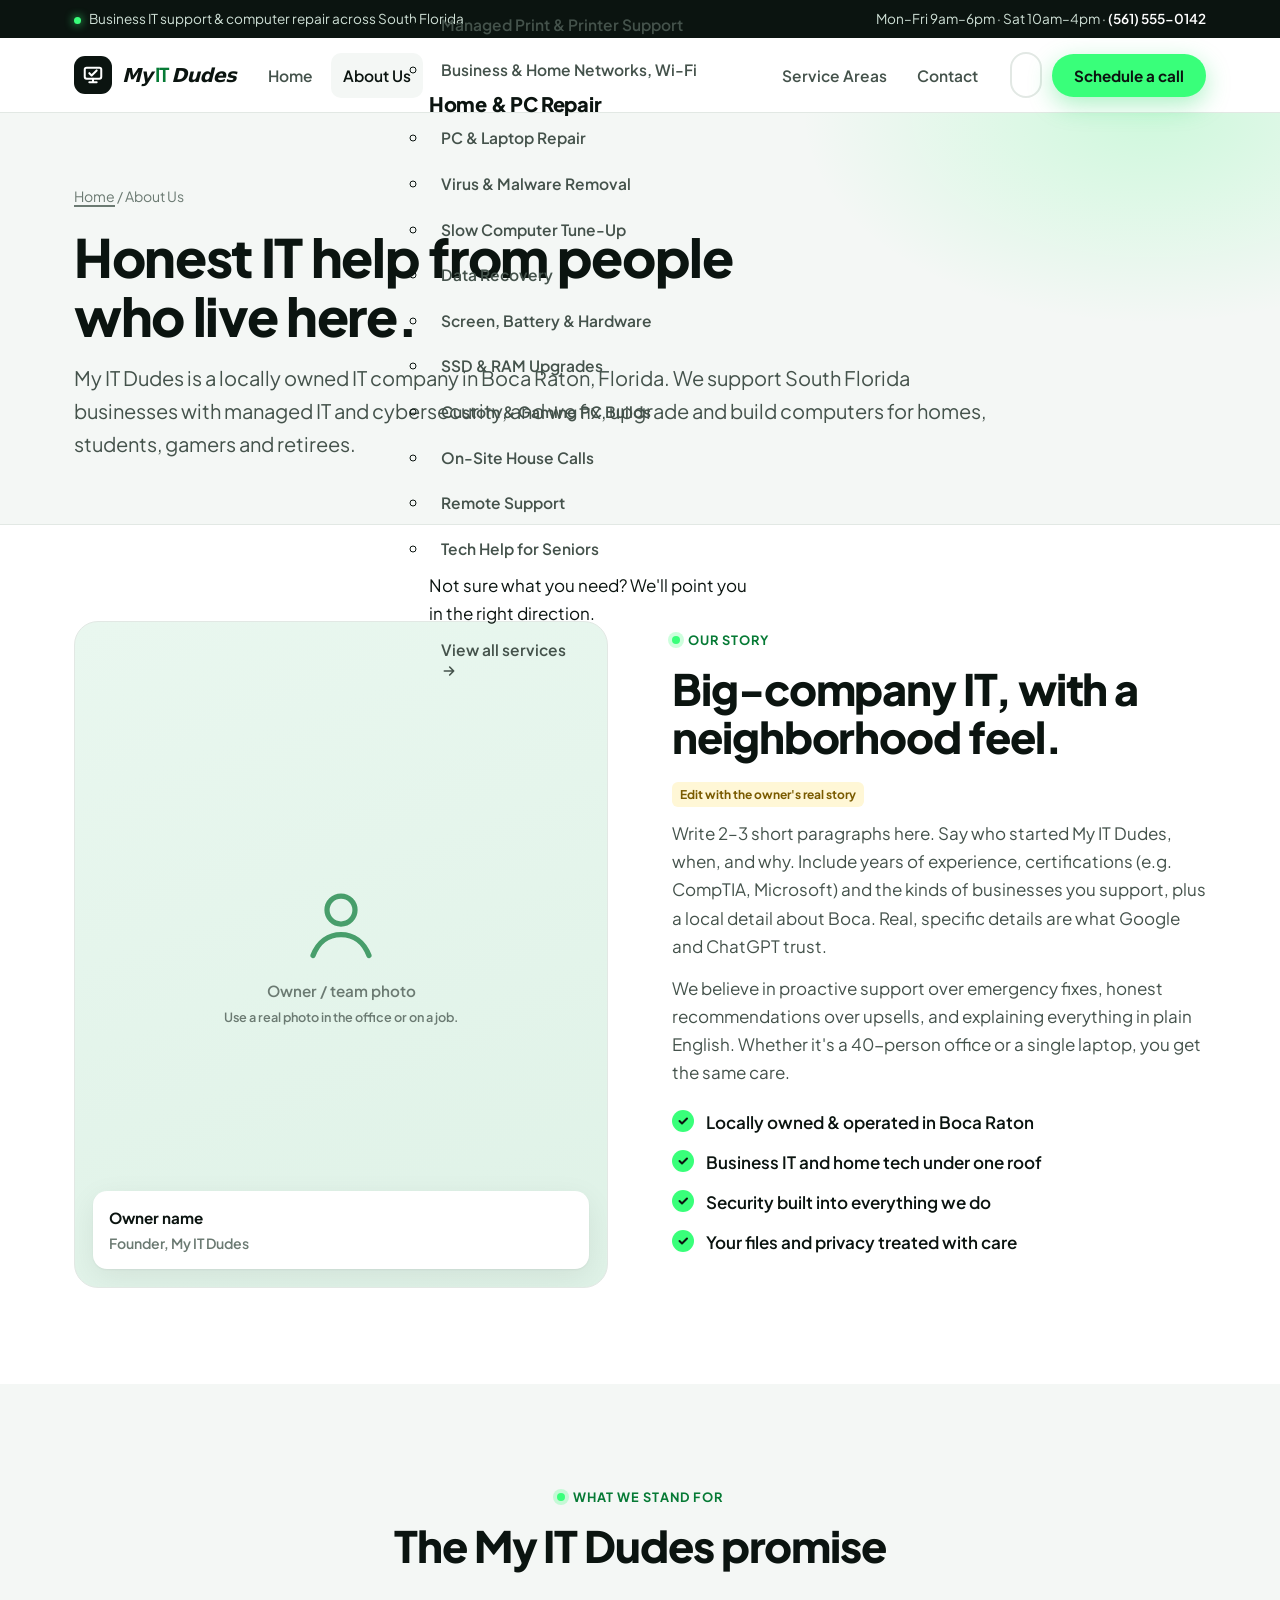
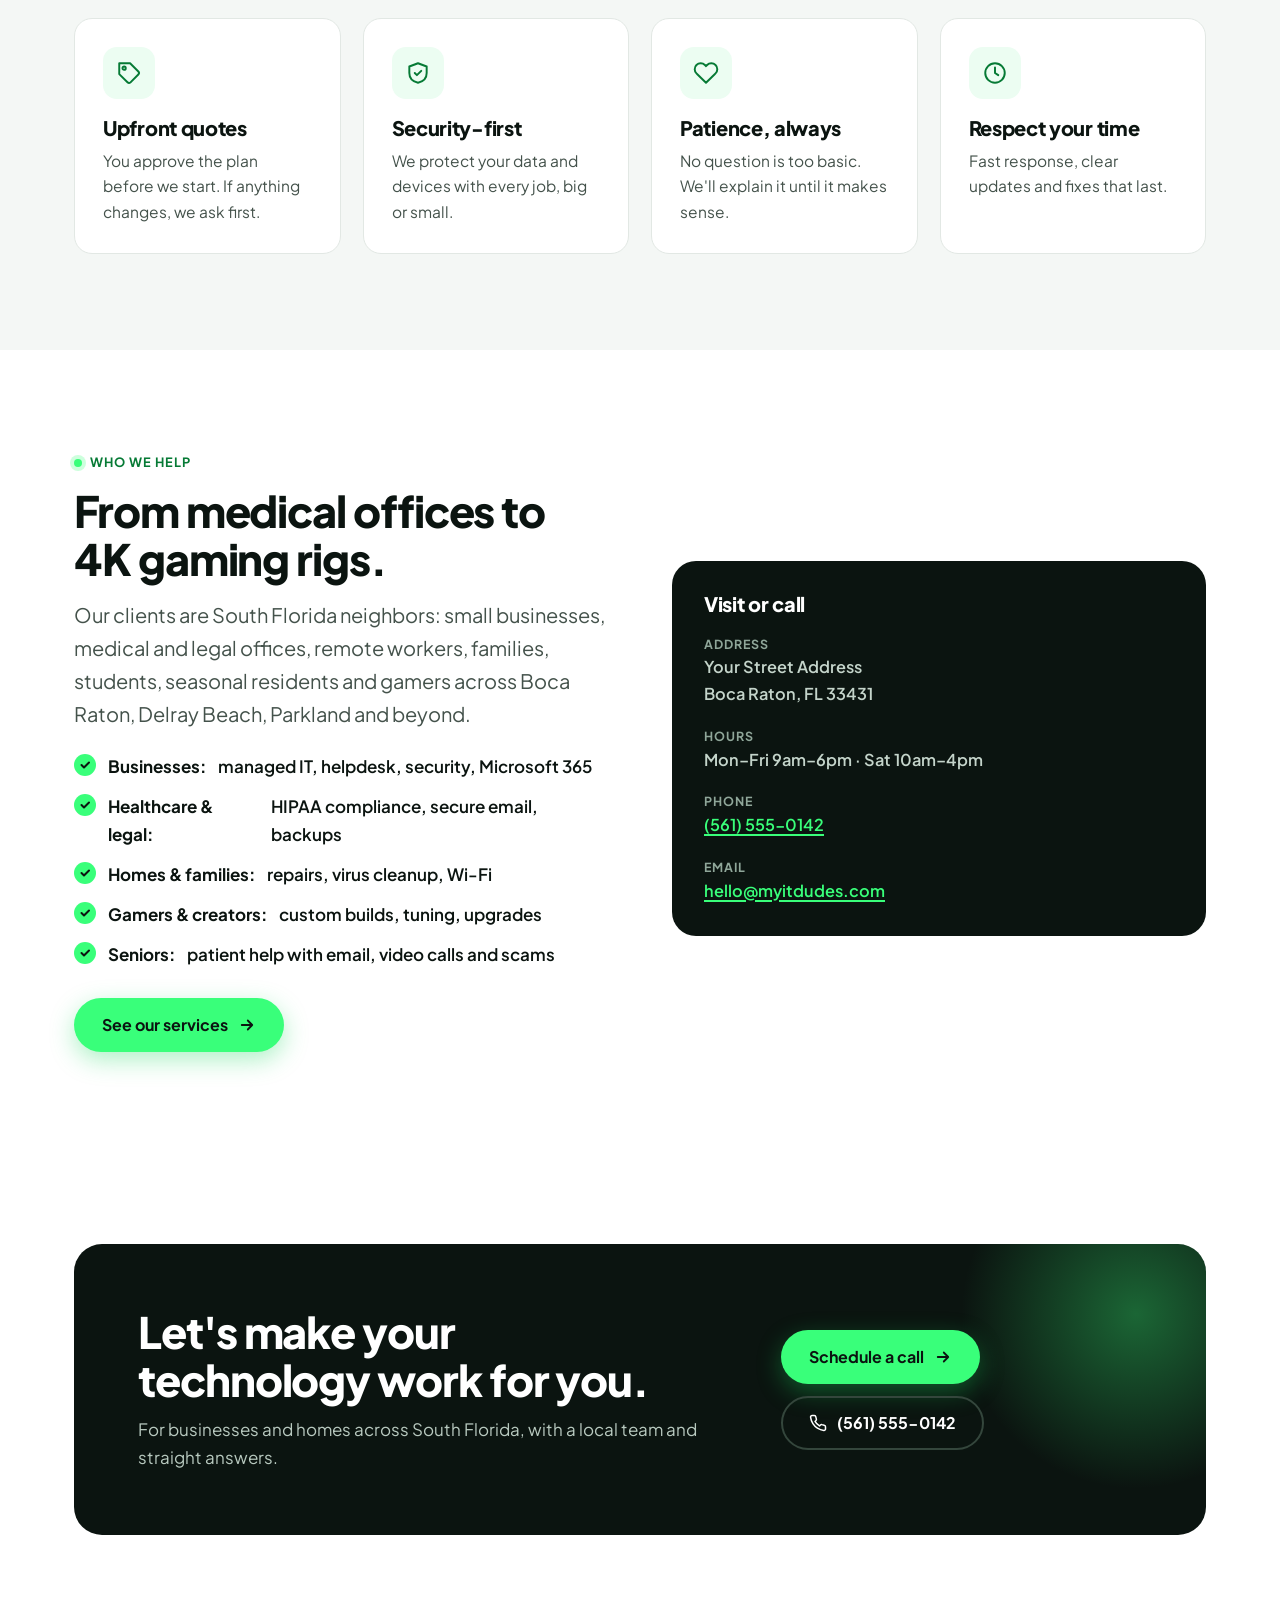
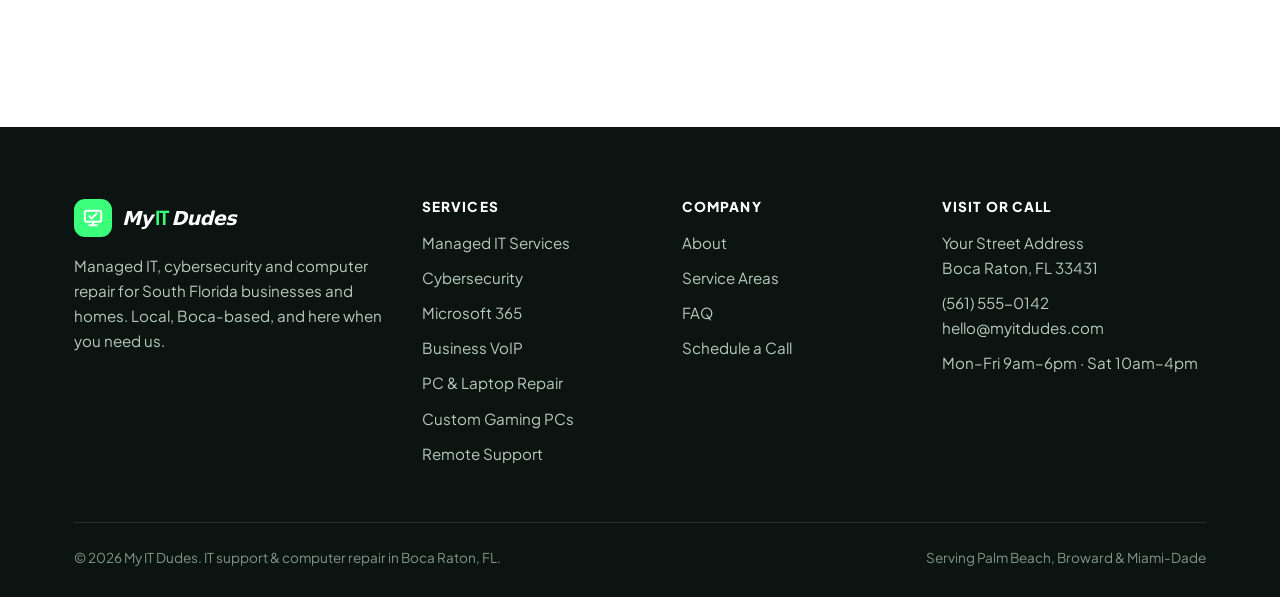
==== commit 38da89eb: "Update about.html" ====
--- a/about.html
+++ b/about.html
@@ -3,16 +3,16 @@
 <head>
 <meta charset="utf-8">
 <meta name="viewport" content="width=device-width, initial-scale=1">
-<title>About My IT Dudes | Local Computer Repair in Boca Raton, FL</title>
-<meta name="description" content="My IT Dudes is a locally owned computer repair shop in Boca Raton, FL, offering honest pricing, free diagnostics, a no-fix-no-fee policy and patient help for homes, gamers, seniors and home offices.">
+<title>About My IT Dudes | Local IT Company in Boca Raton, FL</title>
+<meta name="description" content="My IT Dudes is a locally owned IT company in Boca Raton, FL, providing managed IT, cybersecurity and computer repair for South Florida businesses and homes, with honest advice and a local team.">
 <link rel="canonical" href="https://www.myitdudes.com/about">
 <meta name="robots" content="index, follow, max-image-preview:large">
 <meta name="geo.region" content="US-FL">
 <meta name="geo.placename" content="Boca Raton">
 <meta property="og:type" content="website">
 <meta property="og:site_name" content="My IT Dudes">
-<meta property="og:title" content="About My IT Dudes | Local Computer Repair in Boca Raton, FL">
-<meta property="og:description" content="My IT Dudes is a locally owned computer repair shop in Boca Raton, FL, offering honest pricing, free diagnostics, a no-fix-no-fee policy and patient help for homes, gamers, seniors and home offices.">
+<meta property="og:title" content="About My IT Dudes | Local IT Company in Boca Raton, FL">
+<meta property="og:description" content="My IT Dudes is a locally owned IT company in Boca Raton, FL, providing managed IT, cybersecurity and computer repair for South Florida businesses and homes, with honest advice and a local team.">
 <meta property="og:url" content="https://www.myitdudes.com/about">
 <meta property="og:locale" content="en_US">
 <meta name="twitter:card" content="summary_large_image">
@@ -29,15 +29,14 @@
   {
    "@type": [
     "LocalBusiness",
-    "ComputerStore"
+    "ProfessionalService"
    ],
    "@id": "https://www.myitdudes.com/#business",
    "name": "My IT Dudes",
-   "description": "Local computer repair in Boca Raton, FL: PC and laptop repair, virus removal, data recovery, custom gaming PC builds, in-home house calls, remote PC repair and Wi-Fi setup across South Florida.",
+   "description": "Boca Raton IT company providing managed IT services, cybersecurity, Microsoft 365, cloud, VoIP and printer support for businesses, plus PC and laptop repair, virus removal, data recovery, custom gaming PC builds, house calls and remote support for homes across South Florida.",
    "url": "https://www.myitdudes.com/",
    "telephone": "+15615550142",
    "email": "hello@myitdudes.com",
-   "priceRange": "$$",
    "address": {
     "@type": "PostalAddress",
     "streetAddress": "Your Street Address",
@@ -126,6 +125,16 @@
     }
    ],
    "knowsAbout": [
+    "Managed IT services",
+    "IT helpdesk support",
+    "Cybersecurity",
+    "Ransomware protection",
+    "Backup and disaster recovery",
+    "HIPAA IT compliance",
+    "Microsoft 365 management",
+    "Cloud migration",
+    "Business VoIP phone systems",
+    "Managed print services",
     "Computer repair",
     "Laptop repair",
     "Virus and malware removal",
@@ -172,56 +181,56 @@
 </head>
 <body>
 <a class="skip" href="#main">Skip to content</a>
-<div class="topbar"><div class="wrap"><span><span class="dot"></span>Now booking same-week repairs across South Florida</span><span class="hide-sm">Mon–Fri 9am–6pm · Sat 10am–4pm · <a href="tel:+15615550142">(561) 555-0142</a></span></div></div>
+<div class="topbar"><div class="wrap"><span><span class="dot"></span>Business IT support &amp; computer repair across South Florida</span><span class="hide-sm">Mon–Fri 9am–6pm · Sat 10am–4pm · <a href="tel:+15615550142">(561) 555-0142</a></span></div></div>
 <header class="site-header"><div class="wrap nav">
-  <a class="logo" href="index.html" aria-label="My IT Dudes home"><span class="logo-mark"><svg viewBox="0 0 24 24" fill="none" stroke="#39ff7a" stroke-width="2.2" stroke-linecap="round" stroke-linejoin="round"><rect x="3" y="4" width="18" height="12" rx="2"/><path d="M8 20h8M12 16v4"/><path d="M8 10l2.5 2.5L16 7"/></svg></span><span>My IT <b>Dudes</b></span></a>
-  <nav aria-label="Main"><ul class="nav-links" id="nav-links"><li><a href="index.html">Home</a></li><li><a href="services.html">Services</a></li><li><a href="services.html#pricing">Pricing</a></li><li><a href="services.html#areas">Service Areas</a></li><li><a href="about.html" aria-current="page">About</a></li><li><a href="contact.html">Contact</a></li></ul></nav>
+  <a class="logo" href="index.html" aria-label="My IT Dudes home"><span class="logo-mark"><svg viewBox="0 0 24 24" fill="none" stroke="#ffffff" stroke-width="2.2" stroke-linecap="round" stroke-linejoin="round"><rect x="3" y="4" width="18" height="12" rx="2"/><path d="M8 20h8M12 16v4"/><path d="M8 10l2.5 2.5L16 7"/></svg></span><span class="wordmark"><i>My</i> <b>IT</b> <i>Dudes</i></span></a>
+  <nav aria-label="Main"><ul class="nav-links" id="nav-links"><li><a href="index.html">Home</a></li><li><a href="about.html" aria-current="page">About Us</a></li><li class="has-mega"><button class="mega-toggle" type="button" aria-expanded="false" aria-controls="mega">Services <svg viewBox="0 0 24 24" fill="none" stroke="currentColor" stroke-width="2.4" stroke-linecap="round" stroke-linejoin="round" width="14" height="14"><path d="M6 9l6 6 6-6"/></svg></button><div class="mega" id="mega"><div class="mega-grid"><div class="mega-col"><h3>Managed IT</h3><ul><li><a href="services.html#managed-it">Managed IT Services</a></li><li><a href="services.html#it-helpdesk">IT Support & Helpdesk</a></li><li><a href="services.html#it-strategy">IT Strategy, Planning & vCISO</a></li></ul></div><div class="mega-col"><h3>IT Security</h3><ul><li><a href="services.html#cybersecurity">Cybersecurity & Ransomware Protection</a></li><li><a href="services.html#backup-recovery">Backup & Disaster Recovery</a></li><li><a href="services.html#compliance">HIPAA & IT Compliance</a></li></ul></div><div class="mega-col"><h3>Cloud & M365</h3><ul><li><a href="services.html#microsoft-365">Microsoft 365 & Email Management</a></li><li><a href="services.html#cloud-services">Cloud Migration & Hosting</a></li></ul></div><div class="mega-col"><h3>Phones & Office</h3><ul><li><a href="services.html#voip">Business VoIP Phone Systems</a></li><li><a href="services.html#printers">Managed Print & Printer Support</a></li><li><a href="services.html#wifi-network">Business & Home Networks, Wi-Fi</a></li></ul></div><div class="mega-col"><h3>Home & PC Repair</h3><ul><li><a href="services.html#pc-laptop-repair">PC & Laptop Repair</a></li><li><a href="services.html#virus-removal">Virus & Malware Removal</a></li><li><a href="services.html#tune-up">Slow Computer Tune-Up</a></li><li><a href="services.html#data-recovery">Data Recovery</a></li><li><a href="services.html#screen-battery">Screen, Battery & Hardware</a></li><li><a href="services.html#upgrades">SSD & RAM Upgrades</a></li><li><a href="services.html#custom-gaming-pc">Custom & Gaming PC Builds</a></li><li><a href="services.html#house-calls">On-Site House Calls</a></li><li><a href="services.html#remote-pc-repair">Remote Support</a></li><li><a href="services.html#senior-tech-help">Tech Help for Seniors</a></li></ul></div></div><div class="mega-foot"><span>Not sure what you need? We'll point you in the right direction.</span><a href="services.html">View all services <svg viewBox="0 0 24 24" fill="none" stroke="currentColor" stroke-width="2.4" stroke-linecap="round" stroke-linejoin="round" width="16" height="16"><path d="M5 12h14M13 6l6 6-6 6"/></svg></a></div></div></li><li><a href="services.html#areas">Service Areas</a></li><li><a href="contact.html">Contact</a></li></ul></nav>
   <div class="nav-cta">
     <a class="btn btn-ghost" href="tel:+15615550142" aria-label="Call (561) 555-0142"><svg viewBox="0 0 24 24" fill="none" stroke="currentColor" stroke-width="2" stroke-linecap="round" stroke-linejoin="round"><path d="M22 16.9v3a2 2 0 01-2.2 2 19.8 19.8 0 01-8.6-3.1 19.5 19.5 0 01-6-6A19.8 19.8 0 012.1 4.2 2 2 0 014.1 2h3a2 2 0 012 1.7c.1 1 .4 1.9.7 2.8a2 2 0 01-.5 2.1L8 9.9a16 16 0 006 6l1.3-1.3a2 2 0 012.1-.4c.9.3 1.8.6 2.8.7a2 2 0 011.8 2z"/></svg><span class="call-txt">(561) 555-0142</span></a>
-    <a class="btn btn-neon" href="contact.html">Book a repair</a>
+    <a class="btn btn-neon" href="contact.html">Schedule a call</a>
     <button class="menu-btn" aria-label="Open menu" aria-expanded="false" aria-controls="nav-links"><span></span></button>
   </div>
 </div></header>
 <main id="main">
 
 <div class="page-hero"><div class="wrap">
- <nav class="crumbs" aria-label="Breadcrumb"><a href="index.html">Home</a> / About</nav>
- <h1>Honest tech help from people who live here.</h1>
- <p class="lead">My IT Dudes is a locally owned computer repair shop in Boca Raton, Florida. We fix, upgrade and build computers for South Florida homes, students, gamers, retirees and small businesses.</p>
+ <nav class="crumbs" aria-label="Breadcrumb"><a href="index.html">Home</a> / About Us</nav>
+ <h1>Honest IT help from people who live here.</h1>
+ <p class="lead">My IT Dudes is a locally owned IT company in Boca Raton, Florida. We support South Florida businesses with managed IT and cybersecurity, and we fix, upgrade and build computers for homes, students, gamers and retirees.</p>
 </div></div>
 
 <section><div class="wrap split">
- <div class="photo reveal"><div><svg viewBox="0 0 24 24" fill="none" stroke="currentColor" stroke-width="1.5" stroke-linecap="round" stroke-linejoin="round"><circle cx="12" cy="8" r="4"/><path d="M4 21c1.5-4 4.5-6 8-6s6.5 2 8 6"/></svg>Owner / team photo<br><small>Use a real photo in the shop or on a house call.</small></div>
-  <div class="cap"><strong>Owner name</strong><span style="font-size:.88rem">Founder &amp; lead technician</span></div></div>
+ <div class="photo reveal"><div><svg viewBox="0 0 24 24" fill="none" stroke="currentColor" stroke-width="1.5" stroke-linecap="round" stroke-linejoin="round"><circle cx="12" cy="8" r="4"/><path d="M4 21c1.5-4 4.5-6 8-6s6.5 2 8 6"/></svg>Owner / team photo<br><small>Use a real photo in the office or on a job.</small></div>
+  <div class="cap"><strong>Owner name</strong><span style="font-size:.88rem">Founder, My IT Dudes</span></div></div>
  <div>
   <span class="eyebrow">Our story</span>
-  <h2>Started because people deserved better than “just buy a new one.”</h2>
-  <p style="margin-top:16px"><span class="placeholder-note">Edit with the owner's real story</span><br>Write 2–3 short paragraphs here. Say who started the business, when, and why. Mention the years of experience, any certifications (e.g. CompTIA A+) and a local detail, like growing up in Boca, FAU or a favorite spot in town. Real, specific details are what Google and ChatGPT trust.</p>
-  <p style="margin-top:14px">We believe in fixing what can be fixed, telling you straight when something isn't worth the money, and explaining everything in plain English. No scripts, no pressure, and no mystery charges.</p>
-  <ul class="checks"><li>Locally owned &amp; operated in Boca Raton</li><li>Free in-shop diagnostics &amp; written quotes</li><li>90-day warranty on labor</li><li>Your files and privacy treated with care</li></ul>
+  <h2>Big-company IT, with a neighborhood feel.</h2>
+  <p style="margin-top:16px"><span class="placeholder-note">Edit with the owner's real story</span><br>Write 2–3 short paragraphs here. Say who started My IT Dudes, when, and why. Include years of experience, certifications (e.g. CompTIA, Microsoft) and the kinds of businesses you support, plus a local detail about Boca. Real, specific details are what Google and ChatGPT trust.</p>
+  <p style="margin-top:14px">We believe in proactive support over emergency fixes, honest recommendations over upsells, and explaining everything in plain English. Whether it's a 40-person office or a single laptop, you get the same care.</p>
+  <ul class="checks"><li>Locally owned &amp; operated in Boca Raton</li><li>Business IT and home tech under one roof</li><li>Security built into everything we do</li><li>Your files and privacy treated with care</li></ul>
  </div>
 </div></section>
 
 <section class="soft"><div class="wrap">
  <div class="section-head center"><span class="eyebrow">What we stand for</span><h2>The My IT Dudes promise</h2></div>
  <div class="grid g4">
-  <div class="card reveal"><div class="ico"><svg viewBox="0 0 24 24" fill="none" stroke="currentColor" stroke-width="1.8" stroke-linecap="round" stroke-linejoin="round"><path d="M20.6 13.4L13.4 20.6a2 2 0 01-2.8 0L3 13V3h10l7.6 7.6a2 2 0 010 2.8z"/><circle cx="7.5" cy="7.5" r="1.5"/></svg></div><h3>Upfront pricing</h3><p>You see the price before we start. If anything changes, we ask first.</p></div>
-  <div class="card reveal"><div class="ico"><svg viewBox="0 0 24 24" fill="none" stroke="currentColor" stroke-width="1.8" stroke-linecap="round" stroke-linejoin="round"><path d="M12 3l8 3v6c0 5-3.5 8-8 9-4.5-1-8-4-8-9V6l8-3z"/><path d="M9 12l2 2 4-4"/></svg></div><h3>No fix, no fee</h3><p>If we can't fix it, you don't pay for the repair. Simple.</p></div>
+  <div class="card reveal"><div class="ico"><svg viewBox="0 0 24 24" fill="none" stroke="currentColor" stroke-width="1.8" stroke-linecap="round" stroke-linejoin="round"><path d="M20.6 13.4L13.4 20.6a2 2 0 01-2.8 0L3 13V3h10l7.6 7.6a2 2 0 010 2.8z"/><circle cx="7.5" cy="7.5" r="1.5"/></svg></div><h3>Upfront quotes</h3><p>You approve the plan before we start. If anything changes, we ask first.</p></div>
+  <div class="card reveal"><div class="ico"><svg viewBox="0 0 24 24" fill="none" stroke="currentColor" stroke-width="1.8" stroke-linecap="round" stroke-linejoin="round"><path d="M12 3l8 3v6c0 5-3.5 8-8 9-4.5-1-8-4-8-9V6l8-3z"/><path d="M9 12l2 2 4-4"/></svg></div><h3>Security-first</h3><p>We protect your data and devices with every job, big or small.</p></div>
   <div class="card reveal"><div class="ico"><svg viewBox="0 0 24 24" fill="none" stroke="currentColor" stroke-width="1.8" stroke-linecap="round" stroke-linejoin="round"><path d="M20.8 4.6a5.5 5.5 0 00-7.8 0L12 5.7l-1-1.1a5.5 5.5 0 00-7.8 7.8l1 1L12 21l7.8-7.6 1-1a5.5 5.5 0 000-7.8z"/></svg></div><h3>Patience, always</h3><p>No question is too basic. We'll explain it until it makes sense.</p></div>
-  <div class="card reveal"><div class="ico"><svg viewBox="0 0 24 24" fill="none" stroke="currentColor" stroke-width="1.8" stroke-linecap="round" stroke-linejoin="round"><circle cx="12" cy="12" r="9"/><path d="M12 7v5l3 2"/></svg></div><h3>Respect your time</h3><p>Same-day service on most repairs and text updates as we go.</p></div>
+  <div class="card reveal"><div class="ico"><svg viewBox="0 0 24 24" fill="none" stroke="currentColor" stroke-width="1.8" stroke-linecap="round" stroke-linejoin="round"><circle cx="12" cy="12" r="9"/><path d="M12 7v5l3 2"/></svg></div><h3>Respect your time</h3><p>Fast response, clear updates and fixes that last.</p></div>
  </div>
 </div></section>
 
 <section><div class="wrap split">
  <div>
   <span class="eyebrow">Who we help</span>
-  <h2>From first laptops to 4K gaming rigs.</h2>
-  <p class="lead" style="margin-top:14px">Our customers are South Florida neighbors: families, FAU students, remote workers, seasonal residents, gamers and small offices across Boca Raton, Delray Beach, Parkland and beyond.</p>
-  <ul class="checks"><li><b>Homes &amp; families:</b> repairs, virus cleanup, Wi-Fi, new-PC setup</li><li><b>Students:</b> fast laptop fixes and affordable upgrades</li><li><b>Gamers &amp; creators:</b> custom builds, tuning, upgrades</li><li><b>Seniors:</b> patient help with email, video calls and scams</li><li><b>Home offices:</b> remote support, printers, networks</li></ul>
+  <h2>From medical offices to 4K gaming rigs.</h2>
+  <p class="lead" style="margin-top:14px">Our clients are South Florida neighbors: small businesses, medical and legal offices, remote workers, families, students, seasonal residents and gamers across Boca Raton, Delray Beach, Parkland and beyond.</p>
+  <ul class="checks"><li><b>Businesses:</b> managed IT, helpdesk, security, Microsoft 365</li><li><b>Healthcare &amp; legal:</b> HIPAA compliance, secure email, backups</li><li><b>Homes &amp; families:</b> repairs, virus cleanup, Wi-Fi</li><li><b>Gamers &amp; creators:</b> custom builds, tuning, upgrades</li><li><b>Seniors:</b> patient help with email, video calls and scams</li></ul>
   <a class="btn btn-neon" href="services.html">See our services <svg viewBox="0 0 24 24" fill="none" stroke="currentColor" stroke-width="2.4" stroke-linecap="round" stroke-linejoin="round" width="16" height="16"><path d="M5 12h14M13 6l6 6-6 6"/></svg></a>
  </div>
  <div class="info-card reveal">
-  <h3>Visit the shop</h3>
+  <h3>Visit or call</h3>
   <dl>
    <div><dt>Address</dt><dd>Your Street Address<br>Boca Raton, FL 33431</dd></div>
    <div><dt>Hours</dt><dd>Mon–Fri 9am–6pm · Sat 10am–4pm</dd></div>
@@ -231,32 +240,31 @@
  </div>
 </div></section>
 <section><div class="wrap"><div class="cta-band reveal">
-<div><h2>Computer acting up? Let's get it fixed.</h2><p>Free diagnostics in-shop. Honest quotes. No fix, no fee.</p></div>
-<div class="btns"><a class="btn btn-neon" href="contact.html">Book a repair <svg viewBox="0 0 24 24" fill="none" stroke="currentColor" stroke-width="2.4" stroke-linecap="round" stroke-linejoin="round" width="16" height="16"><path d="M5 12h14M13 6l6 6-6 6"/></svg></a><a class="btn btn-ghost" href="tel:+15615550142"><svg viewBox="0 0 24 24" fill="none" stroke="currentColor" stroke-width="2" stroke-linecap="round" stroke-linejoin="round"><path d="M22 16.9v3a2 2 0 01-2.2 2 19.8 19.8 0 01-8.6-3.1 19.5 19.5 0 01-6-6A19.8 19.8 0 012.1 4.2 2 2 0 014.1 2h3a2 2 0 012 1.7c.1 1 .4 1.9.7 2.8a2 2 0 01-.5 2.1L8 9.9a16 16 0 006 6l1.3-1.3a2 2 0 012.1-.4c.9.3 1.8.6 2.8.7a2 2 0 011.8 2z"/></svg> (561) 555-0142</a></div>
+<div><h2>Let's make your technology work for you.</h2><p>For businesses and homes across South Florida, with a local team and straight answers.</p></div>
+<div class="btns"><a class="btn btn-neon" href="contact.html">Schedule a call <svg viewBox="0 0 24 24" fill="none" stroke="currentColor" stroke-width="2.4" stroke-linecap="round" stroke-linejoin="round" width="16" height="16"><path d="M5 12h14M13 6l6 6-6 6"/></svg></a><a class="btn btn-ghost" href="tel:+15615550142"><svg viewBox="0 0 24 24" fill="none" stroke="currentColor" stroke-width="2" stroke-linecap="round" stroke-linejoin="round"><path d="M22 16.9v3a2 2 0 01-2.2 2 19.8 19.8 0 01-8.6-3.1 19.5 19.5 0 01-6-6A19.8 19.8 0 012.1 4.2 2 2 0 014.1 2h3a2 2 0 012 1.7c.1 1 .4 1.9.7 2.8a2 2 0 01-.5 2.1L8 9.9a16 16 0 006 6l1.3-1.3a2 2 0 012.1-.4c.9.3 1.8.6 2.8.7a2 2 0 011.8 2z"/></svg> (561) 555-0142</a></div>
 </div></div></section>
 
 </main>
 <footer class="site-footer"><div class="wrap">
   <div class="foot-grid">
     <div>
-      <a class="logo" href="index.html"><span class="logo-mark"><svg viewBox="0 0 24 24" fill="none" stroke="#0b1410" stroke-width="2.2" stroke-linecap="round" stroke-linejoin="round"><rect x="3" y="4" width="18" height="12" rx="2"/><path d="M8 20h8M12 16v4"/><path d="M8 10l2.5 2.5L16 7"/></svg></span><span>My IT <b>Dudes</b></span></a>
-      <p>Friendly, honest computer repair in Boca Raton. In-shop, at your door, or remote — anywhere in South Florida.</p>
+      <a class="logo" href="index.html"><span class="logo-mark"><svg viewBox="0 0 24 24" fill="none" stroke="#ffffff" stroke-width="2.2" stroke-linecap="round" stroke-linejoin="round"><rect x="3" y="4" width="18" height="12" rx="2"/><path d="M8 20h8M12 16v4"/><path d="M8 10l2.5 2.5L16 7"/></svg></span><span class="wordmark"><i>My</i> <b>IT</b> <i>Dudes</i></span></a>
+      <p>Managed IT, cybersecurity and computer repair for South Florida businesses and homes. Local, Boca-based, and here when you need us.</p>
     </div>
     <div><h4>Services</h4><ul>
+      <li><a href="services.html#managed-it">Managed IT Services</a></li>
+      <li><a href="services.html#cybersecurity">Cybersecurity</a></li>
+      <li><a href="services.html#microsoft-365">Microsoft 365</a></li>
+      <li><a href="services.html#voip">Business VoIP</a></li>
       <li><a href="services.html#pc-laptop-repair">PC &amp; Laptop Repair</a></li>
-      <li><a href="services.html#virus-removal">Virus Removal</a></li>
-      <li><a href="services.html#data-recovery">Data Recovery</a></li>
       <li><a href="services.html#custom-gaming-pc">Custom Gaming PCs</a></li>
-      <li><a href="services.html#remote-pc-repair">Remote PC Repair</a></li>
-      <li><a href="services.html#house-calls">House Calls</a></li>
-      <li><a href="services.html#wifi-network">Wi-Fi &amp; Networks</a></li>
+      <li><a href="services.html#remote-pc-repair">Remote Support</a></li>
     </ul></div>
     <div><h4>Company</h4><ul>
       <li><a href="about.html">About</a></li>
-      <li><a href="services.html#pricing">Pricing</a></li>
       <li><a href="services.html#areas">Service Areas</a></li>
       <li><a href="index.html#faq">FAQ</a></li>
-      <li><a href="contact.html">Book a Repair</a></li>
+      <li><a href="contact.html">Schedule a Call</a></li>
     </ul></div>
     <div><h4>Visit or call</h4>
       <address style="font-style:normal"><p>Your Street Address<br>Boca Raton, FL 33431</p>
@@ -264,12 +272,15 @@
       <p style="margin-top:10px">Mon–Fri 9am–6pm · Sat 10am–4pm</p></address>
     </div>
   </div>
-  <div class="foot-bottom"><span>© 2026 My IT Dudes. Computer repair in Boca Raton, FL.</span><span>Serving Palm Beach, Broward &amp; Miami-Dade</span></div>
+  <div class="foot-bottom"><span>© 2026 My IT Dudes. IT support &amp; computer repair in Boca Raton, FL.</span><span>Serving Palm Beach, Broward &amp; Miami-Dade</span></div>
 </div></footer>
-<div class="mobile-bar"><a class="btn btn-ghost" href="tel:+15615550142"><svg viewBox="0 0 24 24" fill="none" stroke="currentColor" stroke-width="2" stroke-linecap="round" stroke-linejoin="round"><path d="M22 16.9v3a2 2 0 01-2.2 2 19.8 19.8 0 01-8.6-3.1 19.5 19.5 0 01-6-6A19.8 19.8 0 012.1 4.2 2 2 0 014.1 2h3a2 2 0 012 1.7c.1 1 .4 1.9.7 2.8a2 2 0 01-.5 2.1L8 9.9a16 16 0 006 6l1.3-1.3a2 2 0 012.1-.4c.9.3 1.8.6 2.8.7a2 2 0 011.8 2z"/></svg> Call</a><a class="btn btn-neon" href="contact.html">Book a repair</a></div>
+<div class="mobile-bar"><a class="btn btn-ghost" href="tel:+15615550142"><svg viewBox="0 0 24 24" fill="none" stroke="currentColor" stroke-width="2" stroke-linecap="round" stroke-linejoin="round"><path d="M22 16.9v3a2 2 0 01-2.2 2 19.8 19.8 0 01-8.6-3.1 19.5 19.5 0 01-6-6A19.8 19.8 0 012.1 4.2 2 2 0 014.1 2h3a2 2 0 012 1.7c.1 1 .4 1.9.7 2.8a2 2 0 01-.5 2.1L8 9.9a16 16 0 006 6l1.3-1.3a2 2 0 012.1-.4c.9.3 1.8.6 2.8.7a2 2 0 011.8 2z"/></svg> Call</a><a class="btn btn-neon" href="contact.html">Schedule a call</a></div>
 <script>
 (function(){var b=document.querySelector('.menu-btn'),n=document.getElementById('nav-links');
 b&&b.addEventListener('click',function(){var o=n.classList.toggle('open');b.setAttribute('aria-expanded',o)});
+var mt=document.querySelector('.mega-toggle'),mg=mt&&mt.parentElement;mt&&mt.addEventListener('click',function(e){e.stopPropagation();var o=mg.classList.toggle('open');mt.setAttribute('aria-expanded',o)});
+document.addEventListener('click',function(e){if(mg&&!mg.contains(e.target)){mg.classList.remove('open');mt.setAttribute('aria-expanded','false')}});
+document.addEventListener('keydown',function(e){if(e.key==='Escape'&&mg){mg.classList.remove('open');mt.setAttribute('aria-expanded','false');}});
 var r=document.querySelectorAll('.reveal');if('IntersectionObserver'in window){var io=new IntersectionObserver(function(e){e.forEach(function(x){if(x.isIntersecting){x.target.classList.add('in');io.unobserve(x.target)}})},{rootMargin:'0px 0px -8% 0px'});r.forEach(function(el){io.observe(el)})}else{r.forEach(function(el){el.classList.add('in')})}})();
 </script>
 </body>
